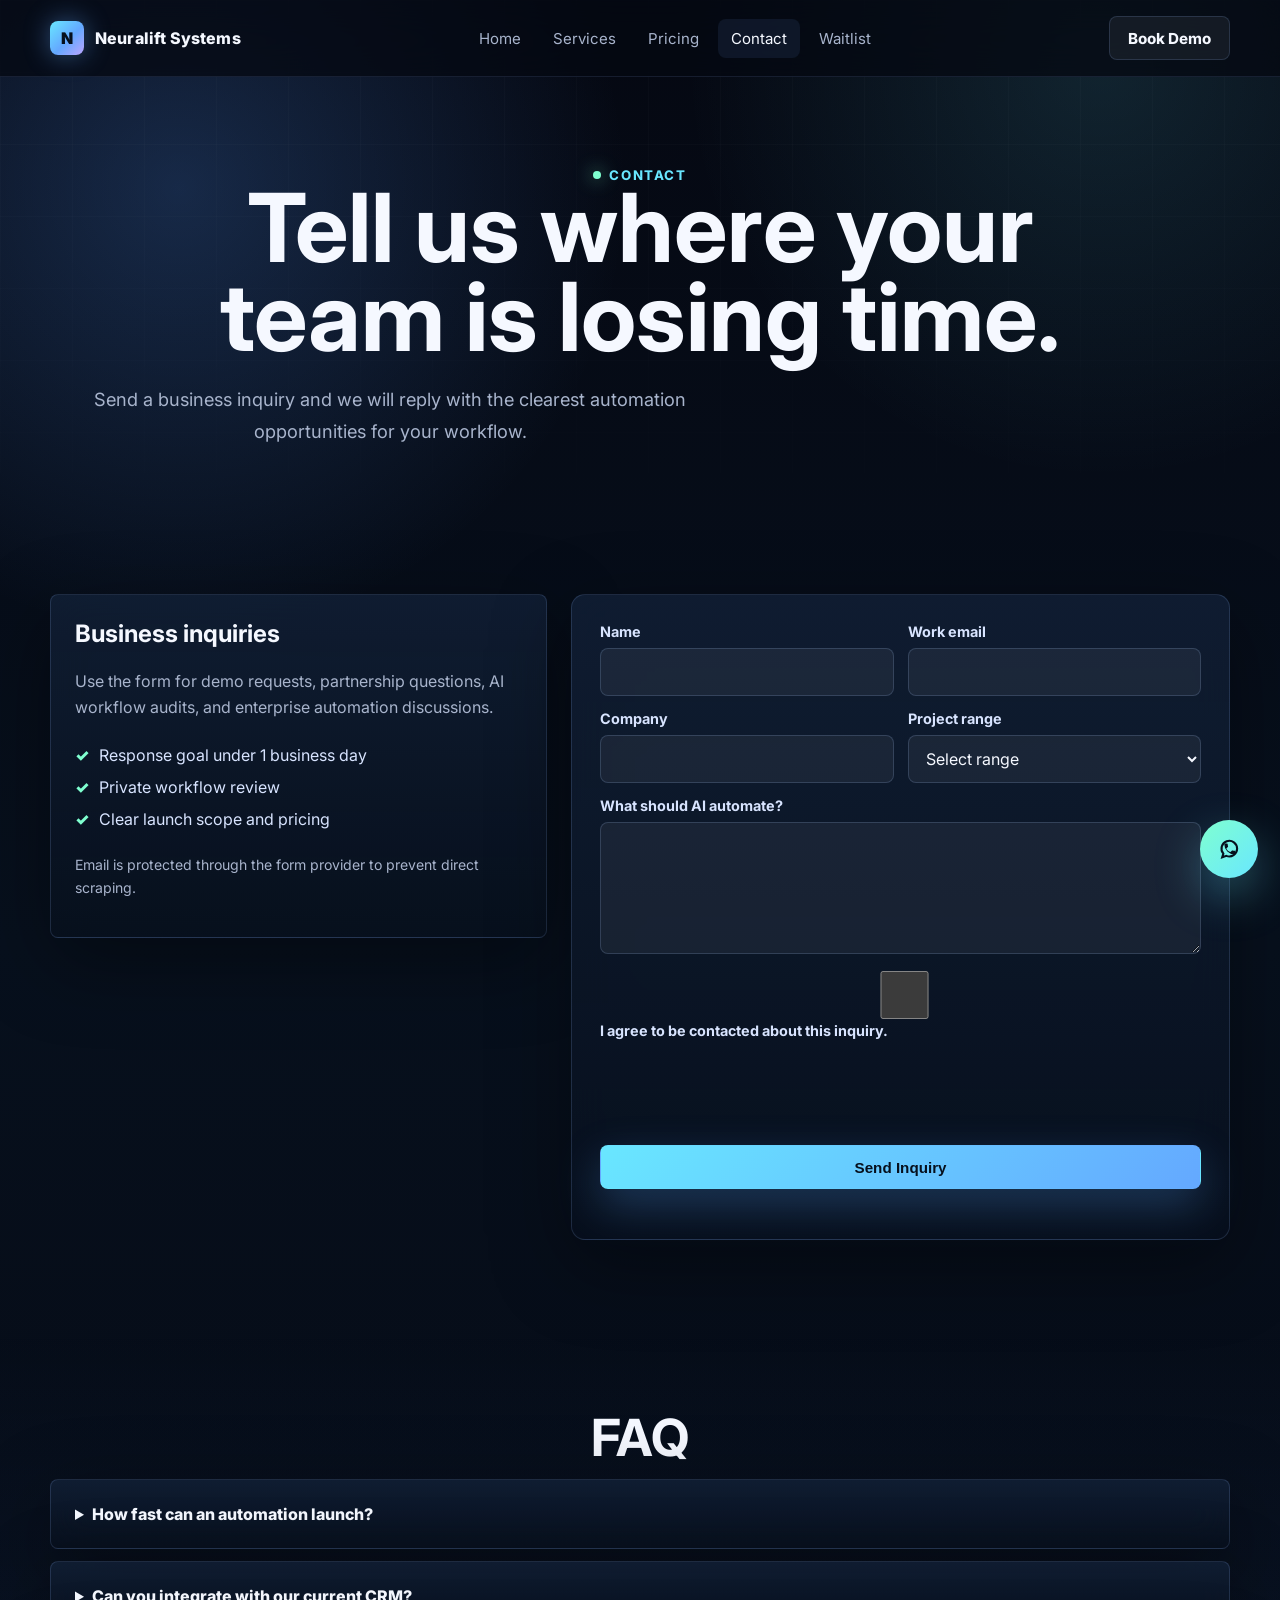
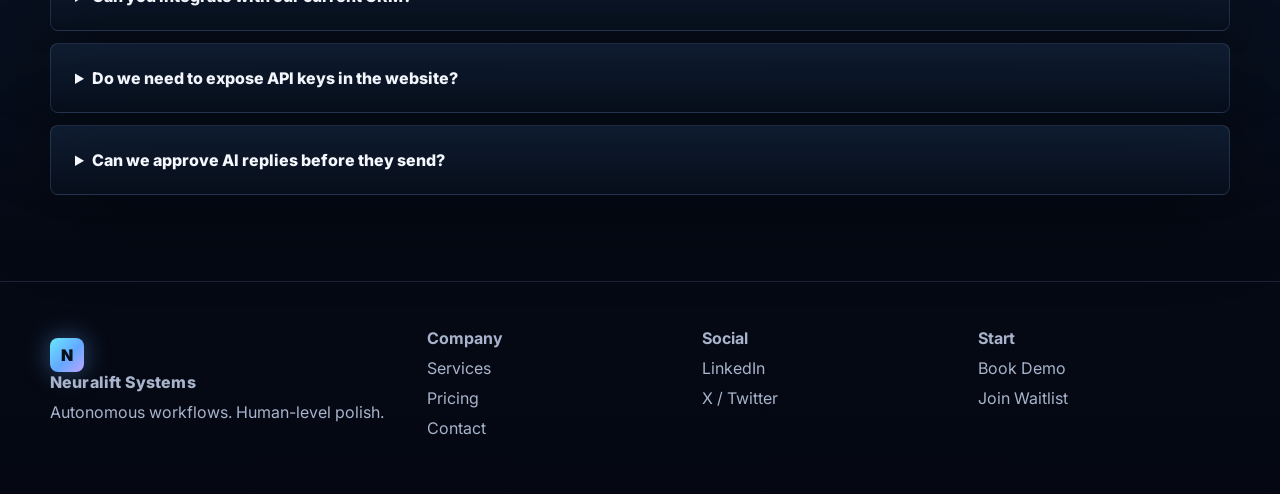
==== contact.html @ 5569f266 "Add files via upload" ====
<!doctype html>
<html lang="en">
<head>
  <meta charset="utf-8">
  <meta name="viewport" content="width=device-width, initial-scale=1">
  <title>Contact | Neuralift Systems</title>
  <meta name="description" content="Book a demo or send a business inquiry to Neuralift Systems for premium AI automation services.">
  <link rel="preconnect" href="https://fonts.googleapis.com">
  <link rel="preconnect" href="https://fonts.gstatic.com" crossorigin>
  <link href="https://fonts.googleapis.com/css2?family=Inter:wght@400;500;600;700;800;900&display=swap" rel="stylesheet">
  <link href="https://unpkg.com/aos@2.3.1/dist/aos.css" rel="stylesheet">
  <link rel="stylesheet" href="css/styles.css">
</head>
<body>
  <header class="nav"><div class="nav-inner"><a class="brand" href="index.html"><span class="brand-mark">N</span><span>Neuralift Systems</span></a><nav class="nav-links"><a href="index.html">Home</a><a href="services.html">Services</a><a href="pricing.html">Pricing</a><a class="active" href="contact.html">Contact</a><a href="waitlist.html">Waitlist</a></nav><div class="nav-actions"><a class="btn btn-secondary" href="contact.html">Book Demo</a><button class="menu-toggle" type="button" aria-label="Open navigation" aria-expanded="false"><span></span><span></span><span></span></button></div></div></header>
  <main>
    <section class="page-hero container"><div class="eyebrow">Contact</div><h1>Tell us where your team is losing time.</h1><p class="lead">Send a business inquiry and we will reply with the clearest automation opportunities for your workflow.</p></section>
    <section class="section">
      <div class="container contact-grid">
        <aside class="glass-card" data-aos="fade-up">
          <h2>Business inquiries</h2>
          <p>Use the form for demo requests, partnership questions, AI workflow audits, and enterprise automation discussions.</p>
          <ul class="feature-list"><li>Response goal under 1 business day</li><li>Private workflow review</li><li>Clear launch scope and pricing</li></ul>
          <p class="form-note">Email is protected through the form provider to prevent direct scraping.</p>
        </aside>
        <form class="form-card" name="contact" method="POST" action="/" data-netlify="true" data-netlify-recaptcha="true" netlify-honeypot="website" data-lead-form="contact" data-async="true">
          <input type="hidden" name="form-name" value="contact">
          <p class="hidden-field"><label>Website <input name="website" autocomplete="off"></label></p>
          <div class="form-grid">
            <div class="field"><label for="name">Name</label><input id="name" name="name" autocomplete="name" required></div>
            <div class="field"><label for="email">Work email</label><input id="email" name="email" type="email" autocomplete="email" required></div>
            <div class="field"><label for="company">Company</label><input id="company" name="company" autocomplete="organization" required></div>
            <div class="field"><label for="budget">Project range</label><select id="budget" name="project_range" required><option value="">Select range</option><option>$1.5k - $5k</option><option>$5k - $15k</option><option>$15k+</option></select></div>
            <div class="field full"><label for="message">What should AI automate?</label><textarea id="message" name="message" required></textarea></div>
            <div class="field full"><label><input type="checkbox" name="privacy" required> I agree to be contacted about this inquiry.</label></div>
            <div class="field full recaptcha-slot" data-netlify-recaptcha="true"></div>
            <div class="field full"><button class="btn btn-primary" type="submit">Send Inquiry</button><p class="form-status" data-form-status></p></div>
          </div>
        </form>
      </div>
    </section>
    <section class="section section-muted">
      <div class="container">
        <h2 class="section-title">FAQ</h2>
        <div class="faq-stack">
          <details class="faq-item"><summary>How fast can an automation launch?</summary><p>Starter workflows can launch in one to two weeks after assets, access, and workflow rules are confirmed.</p></details>
          <details class="faq-item"><summary>Can you integrate with our current CRM?</summary><p>Yes. We commonly connect HubSpot, Salesforce, Pipedrive, Airtable, Notion, Google Sheets, Slack, and custom APIs.</p></details>
          <details class="faq-item"><summary>Do we need to expose API keys in the website?</summary><p>No. Secrets belong in your provider dashboard, serverless functions, or environment variables. They should never be committed to frontend code.</p></details>
          <details class="faq-item"><summary>Can we approve AI replies before they send?</summary><p>Yes. Human-in-the-loop approval can be included for sales, support, or sensitive workflows.</p></details>
        </div>
      </div>
    </section>
  </main>
  <footer class="footer"><div class="container footer-grid"><div><a class="brand" href="index.html"><span class="brand-mark">N</span><span>Neuralift Systems</span></a><p>Autonomous workflows. Human-level polish.</p></div><div><strong>Company</strong><a href="services.html">Services</a><a href="pricing.html">Pricing</a><a href="contact.html">Contact</a></div><div><strong>Social</strong><a href="https://www.linkedin.com/" rel="noopener">LinkedIn</a><a href="https://twitter.com/" rel="noopener">X / Twitter</a></div><div><strong>Start</strong><a href="contact.html">Book Demo</a><a href="waitlist.html">Join Waitlist</a></div></div></footer>
  <a class="floating-chat" href="https://wa.me/15551234567" aria-label="Chat on WhatsApp"><svg viewBox="0 0 24 24" fill="none"><path d="M5 19.5 6.1 16A7.5 7.5 0 1 1 9 18.1L5 19.5Z" stroke="currentColor" stroke-width="2"/><path d="M8.8 10.2c.4 2.1 2.1 3.8 4.2 4.2l1.2-1.2c.2-.2.5-.3.8-.2.7.2 1.4.3 2 .3.4 0 .7.3.7.7v1.9c0 .4-.3.7-.7.7A9.7 9.7 0 0 1 7 6.9c0-.4.3-.7.7-.7h1.9c.4 0 .7.3.7.7 0 .7.1 1.4.3 2 .1.3 0 .6-.2.8l-1.6 1.5Z" fill="currentColor"/></svg></a>
  <script src="https://unpkg.com/aos@2.3.1/dist/aos.js"></script><script src="js/main.js"></script>
</body>
</html>
---- css/styles.css ----
:root {
  color-scheme: dark;
  --bg: #050812;
  --bg-2: #08111f;
  --panel: rgba(12, 22, 38, 0.74);
  --panel-strong: rgba(15, 29, 50, 0.9);
  --line: rgba(150, 184, 255, 0.16);
  --text: #f5f8ff;
  --muted: #a8b4cc;
  --soft: #d8e4ff;
  --blue: #64a8ff;
  --cyan: #69e7ff;
  --mint: #7fffd0;
  --violet: #bba5ff;
  --danger: #ff7d9a;
  --shadow: 0 24px 80px rgba(0, 0, 0, 0.38);
  --radius: 8px;
  --radius-lg: 18px;
  --max: 1180px;
  --ease: cubic-bezier(0.2, 0.8, 0.2, 1);
}

* {
  box-sizing: border-box;
}

html {
  scroll-behavior: smooth;
}

body {
  margin: 0;
  font-family: Inter, system-ui, -apple-system, BlinkMacSystemFont, "Segoe UI", sans-serif;
  background:
    radial-gradient(circle at 14% 9%, rgba(85, 154, 255, 0.22), transparent 28rem),
    radial-gradient(circle at 86% 3%, rgba(104, 232, 255, 0.12), transparent 26rem),
    linear-gradient(180deg, #050812 0%, #07101d 45%, #050812 100%);
  color: var(--text);
  letter-spacing: 0;
  overflow-x: hidden;
}

body::before {
  content: "";
  position: fixed;
  inset: 0;
  pointer-events: none;
  background-image:
    linear-gradient(rgba(255,255,255,0.025) 1px, transparent 1px),
    linear-gradient(90deg, rgba(255,255,255,0.025) 1px, transparent 1px);
  background-size: 72px 72px;
  mask-image: linear-gradient(to bottom, black, transparent 70%);
  z-index: -1;
}

a {
  color: inherit;
  text-decoration: none;
}

img, svg {
  max-width: 100%;
}

.page-shell {
  min-height: 100vh;
}

.container {
  width: min(var(--max), calc(100% - 40px));
  margin: 0 auto;
}

.nav {
  position: sticky;
  top: 0;
  z-index: 50;
  border-bottom: 1px solid rgba(148, 180, 255, 0.12);
  background: rgba(5, 8, 18, 0.75);
  backdrop-filter: blur(18px);
}

.nav-inner {
  width: min(var(--max), calc(100% - 40px));
  margin: 0 auto;
  min-height: 76px;
  display: flex;
  align-items: center;
  justify-content: space-between;
  gap: 20px;
}

.brand {
  display: inline-flex;
  align-items: center;
  gap: 11px;
  font-weight: 800;
  letter-spacing: 0.01em;
}

.brand-mark {
  width: 34px;
  height: 34px;
  border-radius: 8px;
  display: grid;
  place-items: center;
  color: #06101d;
  background: linear-gradient(135deg, var(--cyan), var(--blue) 55%, var(--violet));
  box-shadow: 0 0 26px rgba(100, 168, 255, 0.44);
  font-weight: 900;
}

.nav-links {
  display: flex;
  align-items: center;
  gap: 6px;
}

.nav-links a {
  padding: 10px 13px;
  color: var(--muted);
  border-radius: 8px;
  transition: color 180ms var(--ease), background 180ms var(--ease);
  font-size: 0.94rem;
}

.nav-links a:hover,
.nav-links a.active {
  color: var(--text);
  background: rgba(116, 170, 255, 0.09);
}

.nav-actions {
  display: flex;
  align-items: center;
  gap: 10px;
}

.menu-toggle {
  display: none;
  width: 42px;
  height: 42px;
  border: 1px solid var(--line);
  border-radius: 8px;
  background: rgba(255,255,255,0.04);
  color: var(--text);
}

.menu-toggle span {
  display: block;
  width: 18px;
  height: 2px;
  margin: 4px auto;
  background: currentColor;
  border-radius: 3px;
}

.btn {
  display: inline-flex;
  align-items: center;
  justify-content: center;
  gap: 9px;
  min-height: 44px;
  padding: 0 18px;
  border-radius: 8px;
  border: 1px solid transparent;
  font-weight: 750;
  font-size: 0.95rem;
  cursor: pointer;
  transition: transform 180ms var(--ease), box-shadow 180ms var(--ease), border 180ms var(--ease), background 180ms var(--ease);
}

.btn:hover {
  transform: translateY(-2px);
}

.btn-primary {
  color: #06101d;
  background: linear-gradient(135deg, var(--cyan), var(--blue));
  box-shadow: 0 16px 44px rgba(86, 165, 255, 0.28);
}

.btn-secondary {
  color: var(--text);
  background: rgba(255,255,255,0.06);
  border-color: var(--line);
}

.btn-ghost {
  color: var(--soft);
  background: rgba(100, 168, 255, 0.08);
  border-color: rgba(100, 168, 255, 0.22);
}

.hero {
  position: relative;
  padding: 94px 0 72px;
}

.hero-grid {
  display: grid;
  grid-template-columns: minmax(0, 1fr) minmax(420px, 0.92fr);
  gap: 52px;
  align-items: center;
}

.eyebrow {
  display: inline-flex;
  align-items: center;
  gap: 8px;
  color: var(--cyan);
  font-weight: 750;
  font-size: 0.83rem;
  text-transform: uppercase;
  letter-spacing: 0.12em;
}

.eyebrow::before {
  content: "";
  width: 8px;
  height: 8px;
  border-radius: 50%;
  background: var(--mint);
  box-shadow: 0 0 18px rgba(127, 255, 208, 0.8);
}

h1, h2, h3, p {
  margin-top: 0;
}

h1 {
  margin-bottom: 22px;
  font-size: clamp(3.15rem, 8vw, 5.95rem);
  line-height: 0.94;
  letter-spacing: 0;
  max-width: 860px;
}

.section-title {
  margin: 0 auto 16px;
  max-width: 760px;
  text-align: center;
  font-size: clamp(2.2rem, 4vw, 3.6rem);
  line-height: 1;
}

.lead {
  color: var(--muted);
  font-size: 1.14rem;
  line-height: 1.75;
  max-width: 680px;
}

.hero-actions {
  display: flex;
  flex-wrap: wrap;
  gap: 12px;
  margin: 32px 0 34px;
}

.trust-row {
  display: grid;
  grid-template-columns: repeat(3, minmax(0, 1fr));
  gap: 12px;
  max-width: 660px;
}

.trust-pill {
  padding: 14px 16px;
  border: 1px solid var(--line);
  border-radius: 8px;
  background: rgba(255,255,255,0.04);
  color: var(--muted);
}

.trust-pill strong {
  display: block;
  color: var(--text);
  font-size: 1.1rem;
  margin-bottom: 2px;
}

.visual-card,
.glass-card,
.service-card,
.price-card,
.testimonial,
.form-card,
.faq-item {
  border: 1px solid var(--line);
  background: linear-gradient(180deg, rgba(18, 33, 56, 0.78), rgba(8, 16, 29, 0.72));
  backdrop-filter: blur(18px);
  box-shadow: var(--shadow);
}

.visual-card {
  position: relative;
  overflow: hidden;
  border-radius: 18px;
  min-height: 560px;
  padding: 22px;
}

.visual-card::before {
  content: "";
  position: absolute;
  inset: -35%;
  background: conic-gradient(from 160deg, transparent, rgba(105, 231, 255, 0.2), transparent 24%, rgba(100, 168, 255, 0.18), transparent 52%);
  animation: orbit 12s linear infinite;
}

.dashboard {
  position: relative;
  display: grid;
  grid-template-rows: auto 1fr auto;
  gap: 16px;
  min-height: 516px;
  border-radius: 14px;
  padding: 18px;
  background:
    linear-gradient(180deg, rgba(4, 11, 23, 0.82), rgba(9, 19, 33, 0.92)),
    radial-gradient(circle at 50% 0%, rgba(105, 231, 255, 0.22), transparent 22rem);
  border: 1px solid rgba(190, 215, 255, 0.14);
}

.dash-top {
  display: flex;
  justify-content: space-between;
  align-items: center;
}

.dash-dots {
  display: flex;
  gap: 7px;
}

.dash-dots span {
  width: 10px;
  height: 10px;
  border-radius: 50%;
  background: rgba(255,255,255,0.22);
}

.status-chip {
  color: var(--mint);
  font-size: 0.78rem;
  font-weight: 750;
  border: 1px solid rgba(127, 255, 208, 0.25);
  background: rgba(127, 255, 208, 0.08);
  padding: 8px 10px;
  border-radius: 999px;
}

.automation-flow {
  display: grid;
  grid-template-columns: 1fr;
  gap: 12px;
  align-content: center;
}

.flow-node {
  position: relative;
  padding: 16px;
  border-radius: 8px;
  border: 1px solid rgba(154, 194, 255, 0.16);
  background: rgba(255,255,255,0.045);
  transform: translateX(var(--shift));
  animation: float 5s var(--ease) infinite;
}

.flow-node:nth-child(2) { animation-delay: 500ms; }
.flow-node:nth-child(3) { animation-delay: 1000ms; }
.flow-node:nth-child(4) { animation-delay: 1500ms; }

.flow-node small {
  color: var(--muted);
  display: block;
  margin-bottom: 6px;
}

.flow-node strong {
  display: block;
}

.metrics {
  display: grid;
  grid-template-columns: repeat(3, 1fr);
  gap: 10px;
}

.metric {
  padding: 14px;
  border-radius: 8px;
  background: rgba(255,255,255,0.055);
  border: 1px solid rgba(255,255,255,0.08);
}

.metric b {
  display: block;
  font-size: 1.4rem;
  color: var(--cyan);
}

.metric span {
  color: var(--muted);
  font-size: 0.78rem;
}

.section {
  padding: 86px 0;
}

.section-muted {
  background: linear-gradient(180deg, transparent, rgba(100,168,255,0.045), transparent);
}

.section-kicker {
  margin: 0 auto 48px;
  color: var(--muted);
  text-align: center;
  max-width: 680px;
  line-height: 1.7;
}

.logo-cloud {
  display: grid;
  grid-template-columns: repeat(5, 1fr);
  gap: 12px;
  align-items: center;
}

.logo-cloud span {
  display: grid;
  place-items: center;
  min-height: 70px;
  color: rgba(235, 243, 255, 0.62);
  border: 1px solid var(--line);
  border-radius: 8px;
  background: rgba(255,255,255,0.035);
  font-weight: 760;
}

.grid-3 {
  display: grid;
  grid-template-columns: repeat(3, 1fr);
  gap: 18px;
}

.grid-2 {
  display: grid;
  grid-template-columns: repeat(2, 1fr);
  gap: 22px;
}

.service-card,
.glass-card,
.testimonial,
.faq-item {
  border-radius: 8px;
  padding: 24px;
}

.icon {
  width: 42px;
  height: 42px;
  display: grid;
  place-items: center;
  border-radius: 8px;
  color: #06101d;
  background: linear-gradient(135deg, var(--cyan), var(--blue));
  margin-bottom: 18px;
  box-shadow: 0 0 28px rgba(105, 231, 255, 0.25);
}

.service-card {
  transition: transform 180ms var(--ease), border 180ms var(--ease), background 180ms var(--ease);
}

.service-card:hover {
  transform: translateY(-6px);
  border-color: rgba(105, 231, 255, 0.34);
  background: linear-gradient(180deg, rgba(22, 43, 73, 0.82), rgba(8, 16, 29, 0.76));
}

.service-card h3,
.glass-card h3,
.testimonial h3,
.price-card h3 {
  margin-bottom: 10px;
  font-size: 1.22rem;
}

.service-card p,
.glass-card p,
.testimonial p,
.price-card p {
  color: var(--muted);
  line-height: 1.65;
}

.demo-panel {
  display: grid;
  grid-template-columns: 1.05fr 0.95fr;
  gap: 24px;
  align-items: center;
  padding: 24px;
  border-radius: 18px;
}

.video-frame {
  min-height: 330px;
  border-radius: 12px;
  border: 1px solid rgba(255,255,255,0.1);
  background:
    radial-gradient(circle at 50% 46%, rgba(105,231,255,0.28), transparent 9rem),
    linear-gradient(135deg, rgba(12, 27, 47, 0.95), rgba(3, 8, 18, 0.95));
  display: grid;
  place-items: center;
  position: relative;
  overflow: hidden;
}

.video-frame::after {
  content: "";
  position: absolute;
  inset: 18px;
  border: 1px solid rgba(105,231,255,0.12);
  border-radius: 10px;
}

.play-button {
  width: 82px;
  height: 82px;
  border-radius: 50%;
  display: grid;
  place-items: center;
  background: rgba(255,255,255,0.12);
  border: 1px solid rgba(255,255,255,0.22);
  box-shadow: 0 0 54px rgba(100,168,255,0.42);
}

.play-button::before {
  content: "";
  width: 0;
  height: 0;
  border-top: 14px solid transparent;
  border-bottom: 14px solid transparent;
  border-left: 20px solid var(--cyan);
  margin-left: 5px;
}

.steps {
  counter-reset: step;
  display: grid;
  grid-template-columns: repeat(4, 1fr);
  gap: 14px;
}

.step {
  position: relative;
  padding: 22px;
  border-radius: 8px;
  background: rgba(255,255,255,0.04);
  border: 1px solid var(--line);
}

.step::before {
  counter-increment: step;
  content: "0" counter(step);
  display: block;
  color: var(--cyan);
  font-weight: 800;
  margin-bottom: 24px;
}

.avatar {
  width: 44px;
  height: 44px;
  border-radius: 50%;
  display: grid;
  place-items: center;
  background: linear-gradient(135deg, var(--cyan), var(--violet));
  color: #06101d;
  font-weight: 900;
}

.quote-head {
  display: flex;
  align-items: center;
  gap: 12px;
  margin-bottom: 18px;
}

.quote-head span {
  color: var(--muted);
  font-size: 0.86rem;
}

.cta-band {
  position: relative;
  overflow: hidden;
  padding: 44px;
  border-radius: 18px;
  border: 1px solid rgba(105, 231, 255, 0.2);
  background:
    radial-gradient(circle at 78% 30%, rgba(105, 231, 255, 0.22), transparent 18rem),
    linear-gradient(135deg, rgba(15, 33, 60, 0.92), rgba(8, 15, 28, 0.92));
  display: flex;
  align-items: center;
  justify-content: space-between;
  gap: 24px;
}

.cta-band h2 {
  font-size: clamp(2rem, 4vw, 3.2rem);
  margin-bottom: 12px;
}

.footer {
  border-top: 1px solid var(--line);
  padding: 46px 0;
  color: var(--muted);
}

.footer-grid {
  display: grid;
  grid-template-columns: 1.4fr repeat(3, 1fr);
  gap: 24px;
}

.footer a {
  display: block;
  color: var(--muted);
  margin: 10px 0;
}

.footer a:hover {
  color: var(--text);
}

.page-hero {
  padding: 86px 0 42px;
  text-align: center;
}

.page-hero h1 {
  margin-left: auto;
  margin-right: auto;
}

.price-card {
  position: relative;
  border-radius: 12px;
  padding: 30px;
  border: 1px solid var(--line);
  background: linear-gradient(180deg, rgba(16, 30, 52, 0.84), rgba(8, 16, 29, 0.78));
}

.price-card.featured {
  border-color: rgba(105,231,255,0.45);
  box-shadow: 0 28px 90px rgba(86, 165, 255, 0.24);
  transform: translateY(-10px);
}

.badge {
  display: inline-flex;
  align-items: center;
  min-height: 30px;
  padding: 0 11px;
  border-radius: 999px;
  color: #06101d;
  background: linear-gradient(135deg, var(--cyan), var(--mint));
  font-size: 0.78rem;
  font-weight: 850;
  margin-bottom: 18px;
}

.price {
  font-size: 2.7rem;
  font-weight: 900;
  margin: 12px 0;
}

.price span {
  font-size: 1rem;
  color: var(--muted);
  font-weight: 600;
}

.feature-list {
  list-style: none;
  padding: 0;
  margin: 24px 0;
}

.feature-list li {
  margin: 12px 0;
  color: var(--soft);
}

.feature-list li::before {
  content: "✓";
  color: var(--mint);
  font-weight: 900;
  margin-right: 10px;
}

.contact-grid {
  display: grid;
  grid-template-columns: 0.86fr 1.14fr;
  gap: 24px;
  align-items: start;
}

.form-card {
  border-radius: 14px;
  padding: 28px;
}

.form-grid {
  display: grid;
  grid-template-columns: repeat(2, 1fr);
  gap: 14px;
}

.field {
  display: grid;
  gap: 8px;
}

.field.full {
  grid-column: 1 / -1;
}

label {
  color: var(--soft);
  font-weight: 700;
  font-size: 0.9rem;
}

input,
select,
textarea {
  width: 100%;
  min-height: 48px;
  border: 1px solid rgba(170, 202, 255, 0.18);
  border-radius: 8px;
  background: rgba(255,255,255,0.055);
  color: var(--text);
  padding: 12px 13px;
  font: inherit;
  outline: none;
  transition: border 180ms var(--ease), box-shadow 180ms var(--ease);
}

textarea {
  min-height: 132px;
  resize: vertical;
}

select option {
  background: #07101d;
}

input:focus,
select:focus,
textarea:focus {
  border-color: rgba(105,231,255,0.62);
  box-shadow: 0 0 0 4px rgba(105,231,255,0.1);
}

.hidden-field {
  position: absolute;
  left: -10000px;
  width: 1px;
  height: 1px;
  overflow: hidden;
}

.form-note,
.form-status {
  color: var(--muted);
  font-size: 0.88rem;
  line-height: 1.55;
}

.recaptcha-slot {
  min-height: 78px;
  display: flex;
  align-items: center;
}

.form-status.success {
  color: var(--mint);
}

.form-status.error {
  color: var(--danger);
}

.faq-stack {
  display: grid;
  gap: 12px;
}

.faq-item summary {
  cursor: pointer;
  font-weight: 800;
}

.faq-item p {
  margin: 14px 0 0;
  color: var(--muted);
  line-height: 1.65;
}

.waitlist-wrap {
  display: grid;
  grid-template-columns: 0.95fr 1.05fr;
  gap: 26px;
  align-items: center;
}

.thank-you {
  display: none;
  padding: 18px;
  border-radius: 8px;
  border: 1px solid rgba(127,255,208,0.22);
  background: rgba(127,255,208,0.08);
  color: var(--mint);
  line-height: 1.6;
}

.thank-you.show {
  display: block;
}

.floating-chat {
  position: fixed;
  right: 22px;
  bottom: 22px;
  z-index: 60;
  width: 58px;
  height: 58px;
  border-radius: 50%;
  display: grid;
  place-items: center;
  color: #06101d;
  background: linear-gradient(135deg, var(--mint), var(--cyan));
  box-shadow: 0 18px 46px rgba(105, 231, 255, 0.34);
  border: 0;
}

.floating-chat svg {
  width: 25px;
  height: 25px;
}

@keyframes orbit {
  to { transform: rotate(360deg); }
}

@keyframes float {
  0%, 100% { transform: translateX(var(--shift)) translateY(0); }
  50% { transform: translateX(var(--shift)) translateY(-8px); }
}

@media (max-width: 980px) {
  .hero-grid,
  .demo-panel,
  .contact-grid,
  .waitlist-wrap {
    grid-template-columns: 1fr;
  }

  .visual-card {
    min-height: auto;
  }

  .dashboard {
    min-height: 480px;
  }

  .grid-3,
  .steps,
  .footer-grid {
    grid-template-columns: repeat(2, 1fr);
  }

  .logo-cloud {
    grid-template-columns: repeat(3, 1fr);
  }

  .price-card.featured {
    transform: none;
  }
}

@media (max-width: 760px) {
  .container,
  .nav-inner {
    width: min(100% - 28px, var(--max));
  }

  .menu-toggle {
    display: block;
  }

  .nav-links {
    position: fixed;
    left: 14px;
    right: 14px;
    top: 78px;
    display: none;
    flex-direction: column;
    align-items: stretch;
    padding: 12px;
    border-radius: 12px;
    border: 1px solid var(--line);
    background: rgba(6, 12, 24, 0.96);
    box-shadow: var(--shadow);
  }

  .nav-links.open {
    display: flex;
  }

  .nav-links a {
    padding: 13px;
  }

  .nav-actions .btn {
    display: none;
  }

  .hero {
    padding-top: 62px;
  }

  h1 {
    font-size: clamp(2.7rem, 14vw, 4.3rem);
  }

  .trust-row,
  .grid-3,
  .grid-2,
  .steps,
  .footer-grid,
  .metrics,
  .form-grid {
    grid-template-columns: 1fr;
  }

  .logo-cloud {
    grid-template-columns: repeat(2, 1fr);
  }

  .cta-band {
    padding: 28px;
    flex-direction: column;
    align-items: flex-start;
  }

  .flow-node {
    transform: none;
  }

  .flow-node:nth-child(n) {
    --shift: 0 !important;
  }
}

@media (prefers-reduced-motion: reduce) {
  *,
  *::before,
  *::after {
    animation-duration: 0.01ms !important;
    animation-iteration-count: 1 !important;
    scroll-behavior: auto !important;
    transition-duration: 0.01ms !important;
  }
}
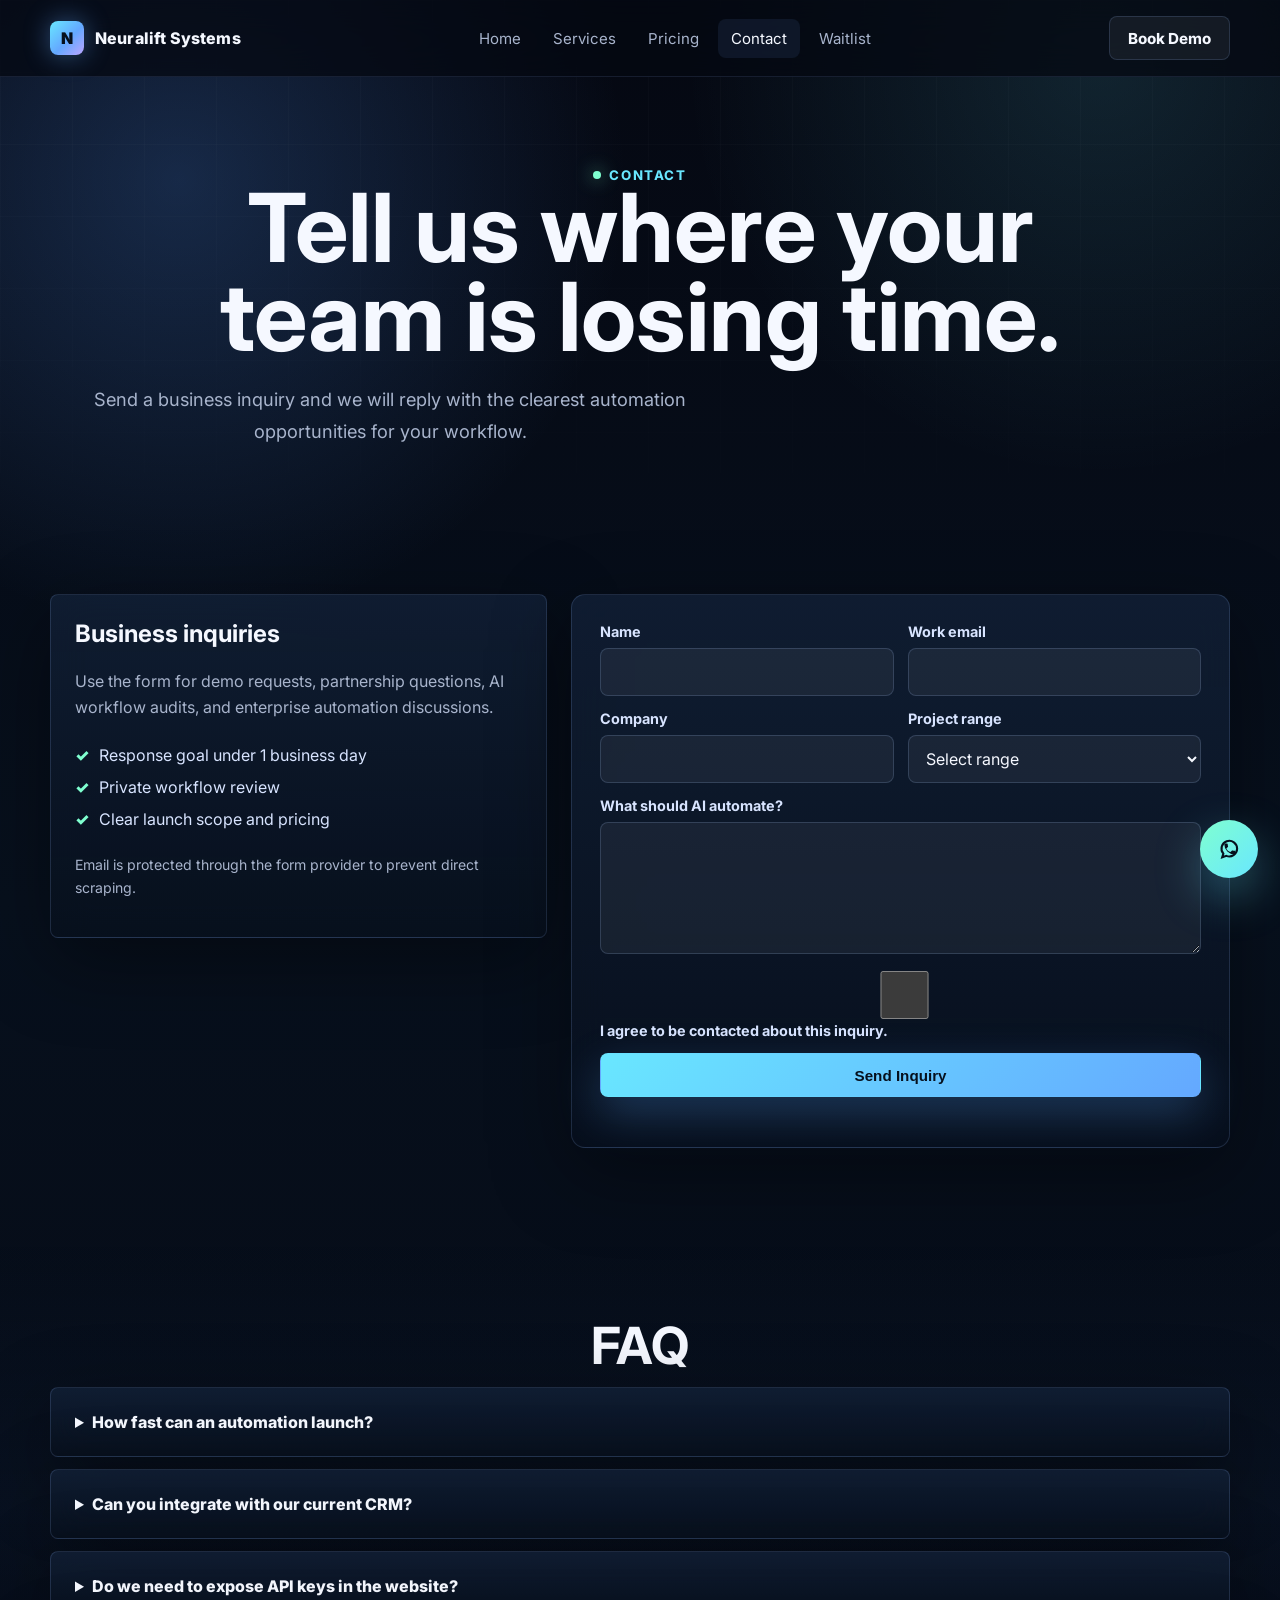
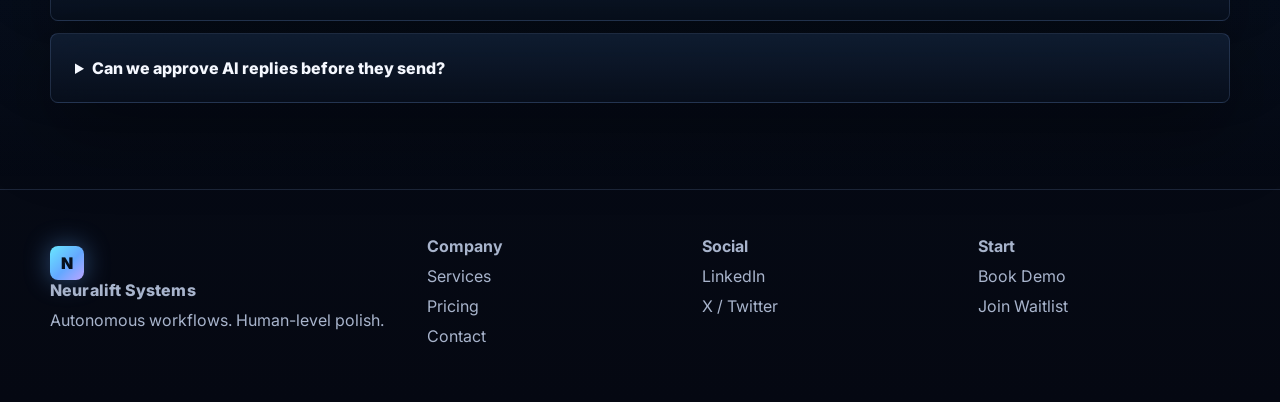
==== commit cbf280e8: "Update contact.html" ====
--- a/contact.html
+++ b/contact.html
@@ -23,9 +23,10 @@
           <ul class="feature-list"><li>Response goal under 1 business day</li><li>Private workflow review</li><li>Clear launch scope and pricing</li></ul>
           <p class="form-note">Email is protected through the form provider to prevent direct scraping.</p>
         </aside>
-        <form class="form-card" name="contact" method="POST" action="/" data-netlify="true" data-netlify-recaptcha="true" netlify-honeypot="website" data-lead-form="contact" data-async="true">
-          <input type="hidden" name="form-name" value="contact">
-          <p class="hidden-field"><label>Website <input name="website" autocomplete="off"></label></p>
+        <form class="form-card" name="contact" method="POST" action="https://formspree.io/f/xykoqbdg" data-lead-form="contact" data-async="true">
+          <input type="hidden" name="_subject" value="New Neuralift Systems business inquiry">
+          <input type="hidden" name="lead_source" value="Contact page">
+          <p class="hidden-field"><label>Website <input name="_gotcha" autocomplete="off"></label></p>
           <div class="form-grid">
             <div class="field"><label for="name">Name</label><input id="name" name="name" autocomplete="name" required></div>
             <div class="field"><label for="email">Work email</label><input id="email" name="email" type="email" autocomplete="email" required></div>
@@ -33,7 +34,6 @@
             <div class="field"><label for="budget">Project range</label><select id="budget" name="project_range" required><option value="">Select range</option><option>$1.5k - $5k</option><option>$5k - $15k</option><option>$15k+</option></select></div>
             <div class="field full"><label for="message">What should AI automate?</label><textarea id="message" name="message" required></textarea></div>
             <div class="field full"><label><input type="checkbox" name="privacy" required> I agree to be contacted about this inquiry.</label></div>
-            <div class="field full recaptcha-slot" data-netlify-recaptcha="true"></div>
             <div class="field full"><button class="btn btn-primary" type="submit">Send Inquiry</button><p class="form-status" data-form-status></p></div>
           </div>
         </form>
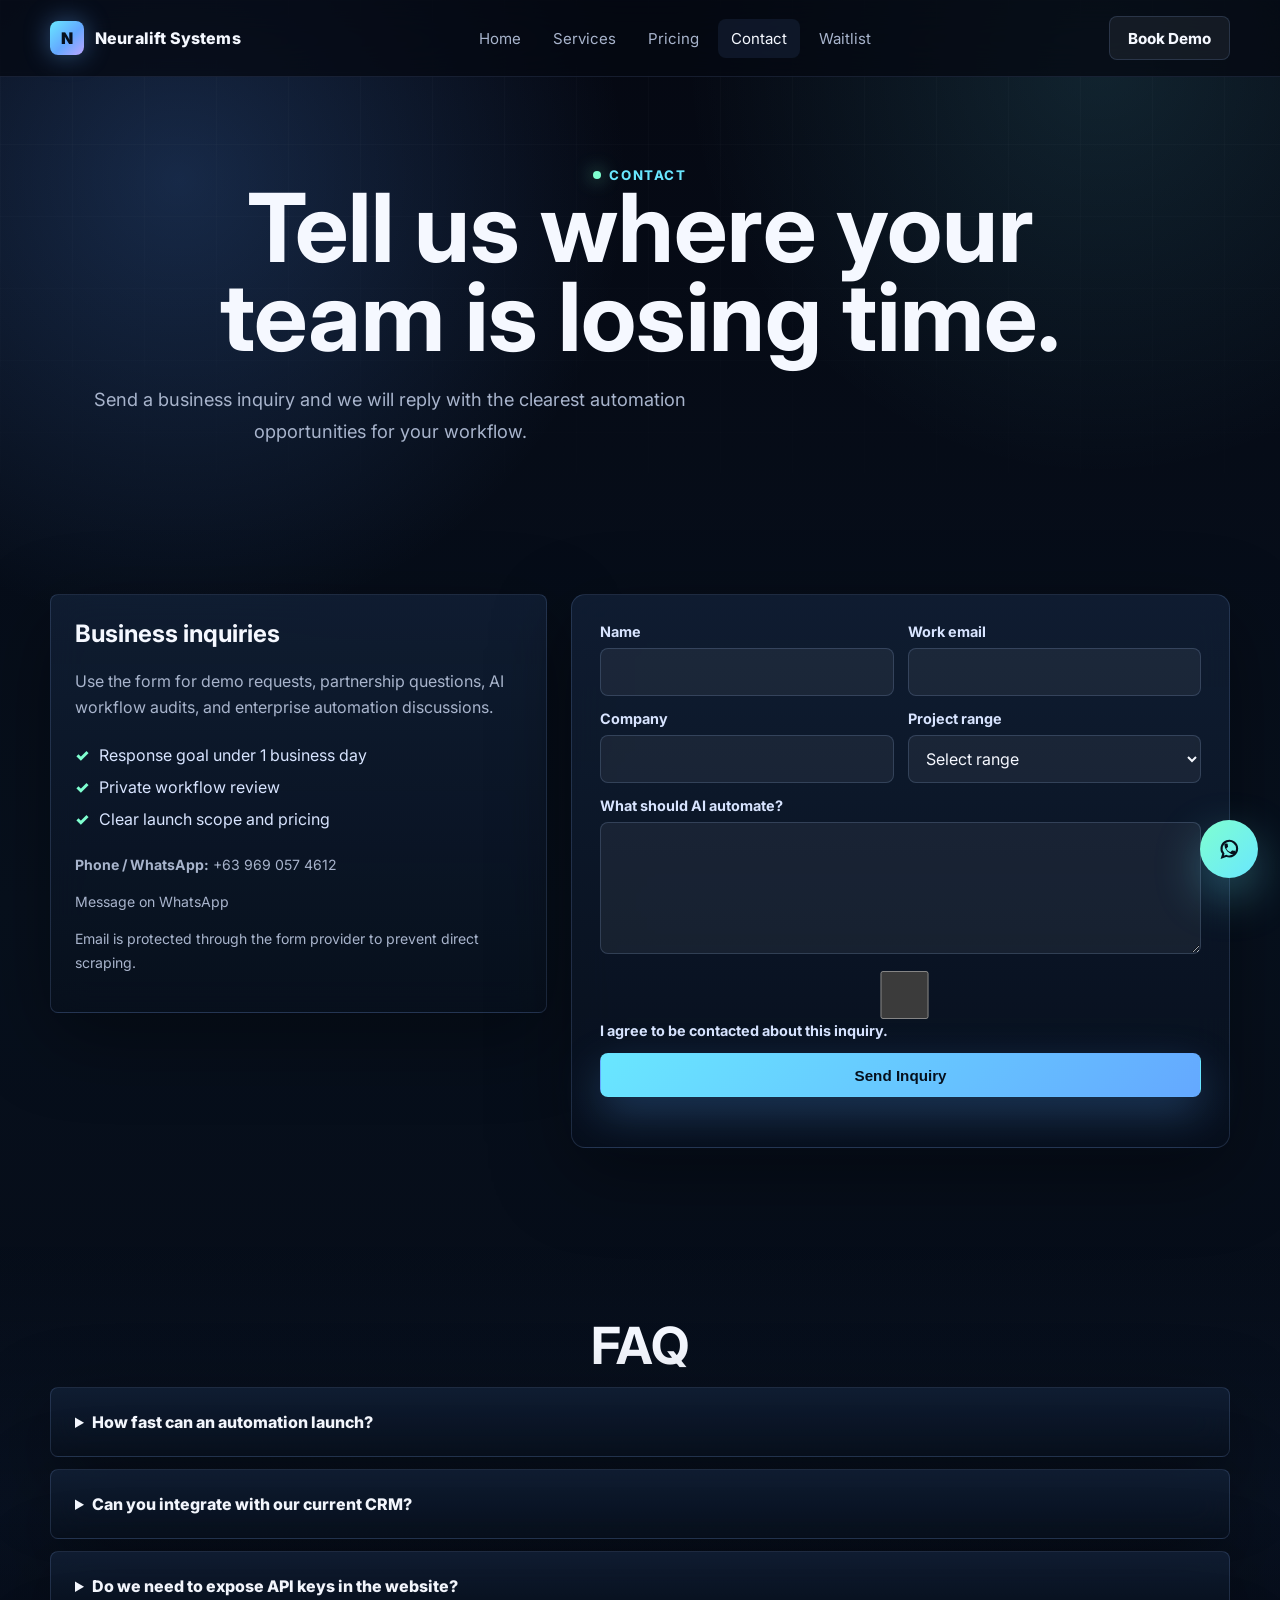
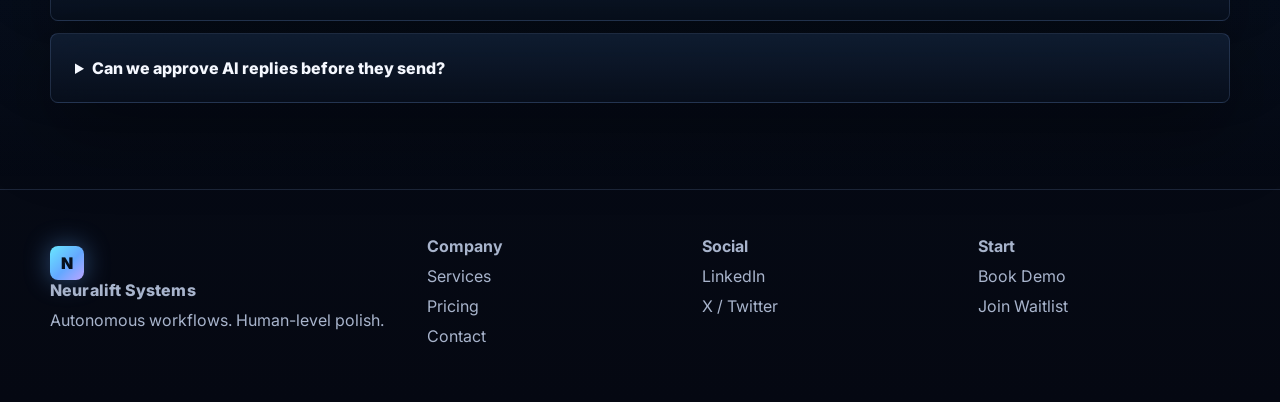
==== commit 05aac72a: "Update contact.html" ====
--- a/contact.html
+++ b/contact.html
@@ -21,6 +21,8 @@
           <h2>Business inquiries</h2>
           <p>Use the form for demo requests, partnership questions, AI workflow audits, and enterprise automation discussions.</p>
           <ul class="feature-list"><li>Response goal under 1 business day</li><li>Private workflow review</li><li>Clear launch scope and pricing</li></ul>
+          <p class="form-note"><strong>Phone / WhatsApp:</strong> <a href="tel:+639690574612">+63 969 057 4612</a></p>
+          <p class="form-note"><a href="https://wa.me/639690574612">Message on WhatsApp</a></p>
           <p class="form-note">Email is protected through the form provider to prevent direct scraping.</p>
         </aside>
         <form class="form-card" name="contact" method="POST" action="https://formspree.io/f/xykoqbdg" data-lead-form="contact" data-async="true">
@@ -52,7 +54,7 @@
     </section>
   </main>
   <footer class="footer"><div class="container footer-grid"><div><a class="brand" href="index.html"><span class="brand-mark">N</span><span>Neuralift Systems</span></a><p>Autonomous workflows. Human-level polish.</p></div><div><strong>Company</strong><a href="services.html">Services</a><a href="pricing.html">Pricing</a><a href="contact.html">Contact</a></div><div><strong>Social</strong><a href="https://www.linkedin.com/" rel="noopener">LinkedIn</a><a href="https://twitter.com/" rel="noopener">X / Twitter</a></div><div><strong>Start</strong><a href="contact.html">Book Demo</a><a href="waitlist.html">Join Waitlist</a></div></div></footer>
-  <a class="floating-chat" href="https://wa.me/15551234567" aria-label="Chat on WhatsApp"><svg viewBox="0 0 24 24" fill="none"><path d="M5 19.5 6.1 16A7.5 7.5 0 1 1 9 18.1L5 19.5Z" stroke="currentColor" stroke-width="2"/><path d="M8.8 10.2c.4 2.1 2.1 3.8 4.2 4.2l1.2-1.2c.2-.2.5-.3.8-.2.7.2 1.4.3 2 .3.4 0 .7.3.7.7v1.9c0 .4-.3.7-.7.7A9.7 9.7 0 0 1 7 6.9c0-.4.3-.7.7-.7h1.9c.4 0 .7.3.7.7 0 .7.1 1.4.3 2 .1.3 0 .6-.2.8l-1.6 1.5Z" fill="currentColor"/></svg></a>
+  <a class="floating-chat" href="https://wa.me/639690574612" aria-label="Chat on WhatsApp"><svg viewBox="0 0 24 24" fill="none"><path d="M5 19.5 6.1 16A7.5 7.5 0 1 1 9 18.1L5 19.5Z" stroke="currentColor" stroke-width="2"/><path d="M8.8 10.2c.4 2.1 2.1 3.8 4.2 4.2l1.2-1.2c.2-.2.5-.3.8-.2.7.2 1.4.3 2 .3.4 0 .7.3.7.7v1.9c0 .4-.3.7-.7.7A9.7 9.7 0 0 1 7 6.9c0-.4.3-.7.7-.7h1.9c.4 0 .7.3.7.7 0 .7.1 1.4.3 2 .1.3 0 .6-.2.8l-1.6 1.5Z" fill="currentColor"/></svg></a>
   <script src="https://unpkg.com/aos@2.3.1/dist/aos.js"></script><script src="js/main.js"></script>
 </body>
 </html>
--- a/css/styles.css
+++ b/css/styles.css
@@ -784,12 +784,6 @@
   line-height: 1.55;
 }
 
-.recaptcha-slot {
-  min-height: 78px;
-  display: flex;
-  align-items: center;
-}
-
 .form-status.success {
   color: var(--mint);
 }
